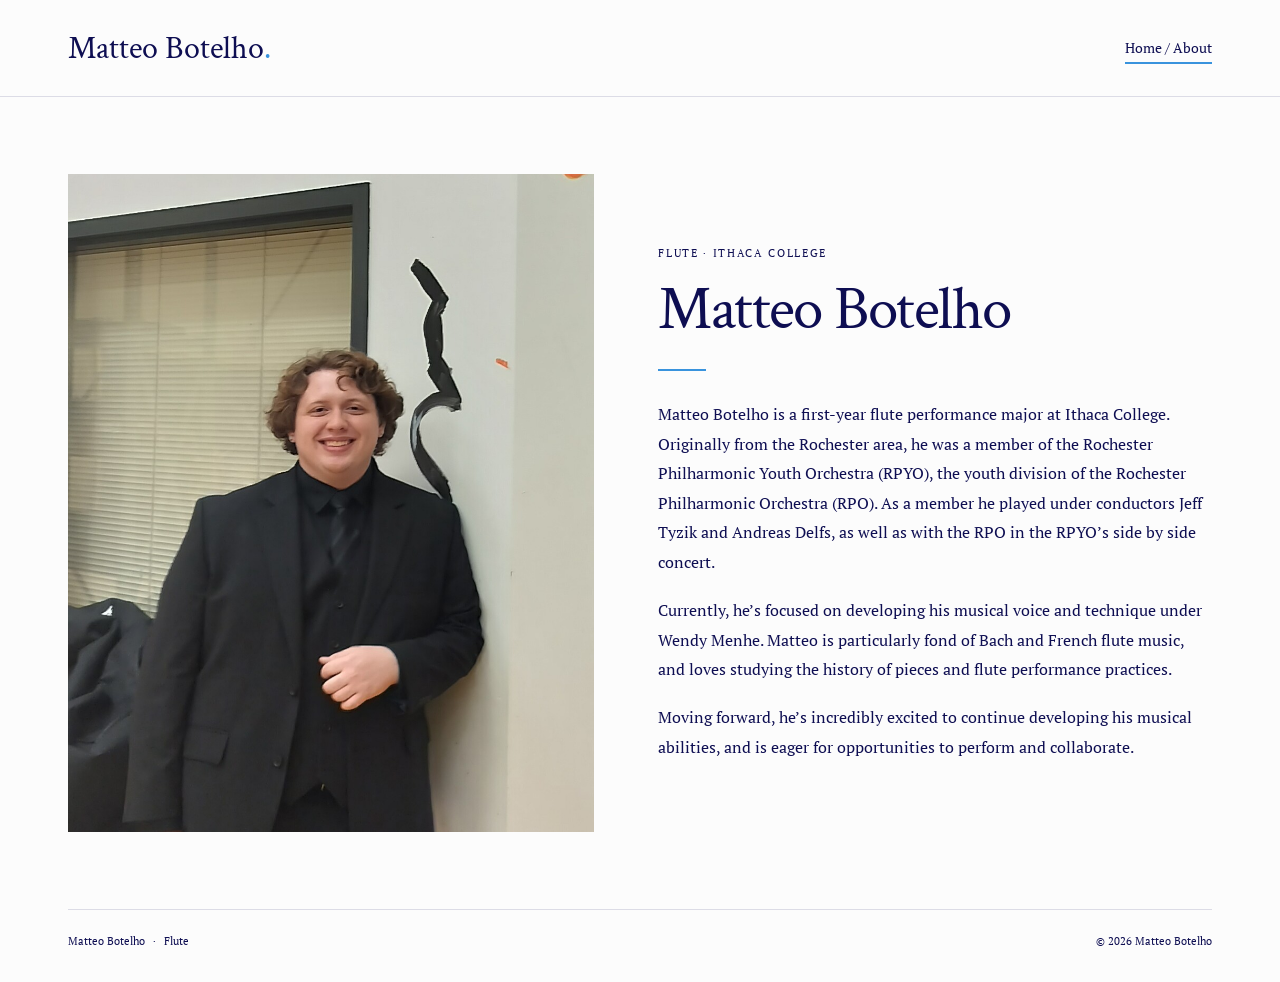
==== docs/index.html @ a40a4769 "Build Matteo Botelho's Home/About page" ====
<!doctype html>
<html lang="en">
  <head>
    <meta charset="utf-8">
    <meta name="viewport" content="width=device-width, initial-scale=1">
    <title>Matteo Botelho | Flutist</title>
    <meta name="description" content="Matteo Botelho is a first-year flute performance major at Ithaca College. Explore his musical background and interests.">
    <meta name="theme-color" content="#0E0E52">
    <meta property="og:type" content="website">
    <meta property="og:title" content="Matteo Botelho | Flutist">
    <meta property="og:description" content="Flute performance at Ithaca College. Meet Matteo Botelho.">
    <meta property="og:url" content="https://thatpie.github.io/matteo-botelho-flute/">
    <meta property="og:image" content="https://thatpie.github.io/matteo-botelho-flute/assets/images/matteo-botelho.jpg">
    <link rel="canonical" href="https://thatpie.github.io/matteo-botelho-flute/">
    <link rel="preload" href="assets/fonts/CrimsonText-Regular.ttf" as="font" type="font/ttf" crossorigin>
    <link rel="preload" href="assets/fonts/PTSerif-Regular.ttf" as="font" type="font/ttf" crossorigin>
    <link rel="stylesheet" href="styles.css">
    <script src="script.js" defer></script>
  </head>
  <body>
    <a class="skip-link" href="#about">Skip to biography</a>

    <header class="site-header">
      <div class="header-inner">
        <a class="wordmark" href="index.html" aria-label="Matteo Botelho, home">Matteo Botelho<span class="wordmark-dot" aria-hidden="true">.</span></a>
        <nav aria-label="Main navigation">
          <a class="nav-link" href="#about" aria-current="page">Home / About</a>
        </nav>
      </div>
    </header>

    <main id="about" class="about" tabindex="-1" aria-labelledby="page-title">
      <figure class="portrait">
        <img src="assets/images/matteo-botelho.jpg" width="1482" height="1251" alt="Matteo Botelho in formal concert attire." fetchpriority="high">
      </figure>

      <div class="about-content">
        <p class="eyebrow">Flute · Ithaca College</p>
        <h1 id="page-title">Matteo Botelho</h1>
        <div class="title-rule" aria-hidden="true"></div>
        <div class="biography">
          <p>Matteo Botelho is a first-year flute performance major at Ithaca College. Originally from the Rochester area, he was a member of the Rochester Philharmonic Youth Orchestra (RPYO), the youth division of the Rochester Philharmonic Orchestra (RPO). As a member he played under conductors Jeff Tyzik and Andreas Delfs, as well as with the RPO in the RPYO’s side by side concert.</p>
          <p>Currently,  he’s focused on developing his musical voice and technique under Wendy Menhe. Matteo is particularly fond of Bach and French flute music, and loves studying the history of pieces and flute performance practices.</p>
          <p>Moving forward, he’s incredibly excited to continue developing his musical abilities, and is eager for opportunities to perform and collaborate.</p>
        </div>
      </div>
    </main>

    <footer class="site-footer">
      <p>Matteo Botelho <span aria-hidden="true">·</span> Flute</p>
      <p>© <span id="year">2026</span> Matteo Botelho</p>
    </footer>
  </body>
</html>
---- docs/styles.css ----
@font-face {
  font-family: "Crimson Text";
  src: url("assets/fonts/CrimsonText-Regular.ttf") format("truetype");
  font-style: normal;
  font-weight: 400;
  font-display: swap;
}

@font-face {
  font-family: "Crimson Text";
  src: url("assets/fonts/CrimsonText-SemiBold.ttf") format("truetype");
  font-style: normal;
  font-weight: 600;
  font-display: swap;
}

@font-face {
  font-family: "PT Serif";
  src: url("assets/fonts/PTSerif-Regular.ttf") format("truetype");
  font-style: normal;
  font-weight: 400;
  font-display: swap;
}

@font-face {
  font-family: "PT Serif";
  src: url("assets/fonts/PTSerif-Italic.ttf") format("truetype");
  font-style: italic;
  font-weight: 400;
  font-display: swap;
}

:root {
  color-scheme: light;
  --navy: #0e0e52;
  --blue: #3993dd;
  --paper: #fcfcfc;
  --line: #dcdce6;
  --heading-font: "Crimson Text", Georgia, serif;
  --body-font: "PT Serif", Georgia, serif;
}

* {
  box-sizing: border-box;
}

html {
  background: var(--paper);
  scroll-padding-top: 2rem;
}

body {
  margin: 0;
  color: var(--navy);
  background: var(--paper);
  font-family: var(--body-font);
  -webkit-font-smoothing: antialiased;
}

a {
  color: inherit;
}

a:focus-visible {
  outline: 2px solid var(--navy);
  outline-offset: 6px;
}

.skip-link {
  position: absolute;
  top: 1rem;
  left: 1rem;
  z-index: 2;
  padding: 0.75rem 1rem;
  background: var(--navy);
  color: var(--paper);
  transform: translateY(-200%);
}

.skip-link:focus {
  transform: translateY(0);
}

.site-header {
  border-bottom: 1px solid var(--line);
}

.header-inner {
  display: flex;
  align-items: center;
  justify-content: space-between;
  gap: 1.5rem;
  max-width: 1240px;
  margin: 0 auto;
  padding: 1.65rem 3rem;
}

.wordmark {
  font-family: var(--heading-font);
  font-size: 2rem;
  line-height: 1.1;
  text-decoration: none;
}

.wordmark-dot {
  color: var(--blue);
}

.nav-link {
  display: inline-block;
  padding: 0.75rem 0;
  font-size: 0.875rem;
  line-height: 1.4;
  text-decoration-color: var(--blue);
  text-decoration-thickness: 2px;
  text-underline-offset: 0.55rem;
}

.nav-link:hover {
  text-decoration-color: var(--navy);
}

.about {
  display: grid;
  grid-template-columns: minmax(0, 0.95fr) minmax(0, 1fr);
  align-items: center;
  gap: clamp(2.5rem, 5vw, 5rem);
  max-width: 1240px;
  margin: 0 auto;
  padding: clamp(3rem, 6vw, 5.5rem) 3rem;
}

.portrait {
  margin: 0;
}

.portrait img {
  display: block;
  width: 100%;
  height: auto;
  aspect-ratio: 4 / 5;
  object-fit: cover;
  object-position: 50% 50%;
}

.about-content {
  min-width: 0;
}

.eyebrow {
  margin: 0 0 1rem;
  font-size: 0.7rem;
  line-height: 1.6;
  letter-spacing: 0.15em;
  text-transform: uppercase;
}

h1 {
  margin: 0;
  font-family: var(--heading-font);
  font-size: clamp(2.65rem, 4.8vw, 4.5rem);
  font-weight: 400;
  line-height: 1.05;
  letter-spacing: -0.025em;
}

.title-rule {
  width: 3rem;
  height: 2px;
  margin: 1.7rem 0 1.8rem;
  background: var(--blue);
}

.biography {
  font-size: 1rem;
  line-height: 1.85;
}

.biography p {
  margin: 0 0 1.15rem;
}

.biography p:last-child {
  margin-bottom: 0;
}

.site-footer {
  display: flex;
  justify-content: space-between;
  gap: 1rem;
  max-width: 1144px;
  margin: 0 auto;
  border-top: 1px solid var(--line);
  padding: 1.4rem 0 2rem;
  font-size: 0.7rem;
  line-height: 1.6;
}

.site-footer p {
  margin: 0;
}

.site-footer span[aria-hidden] {
  margin: 0 0.3rem;
}

@media (max-width: 1240px) {
  .site-footer {
    margin-right: 3rem;
    margin-left: 3rem;
  }
}

@media (max-width: 760px) {
  .header-inner {
    padding: 1.2rem 1.5rem;
  }

  .wordmark {
    font-size: 1.6rem;
  }

  .about {
    grid-template-columns: 1fr;
    gap: 2.25rem;
    max-width: 580px;
    padding: 2rem 1.5rem 3rem;
  }

  .portrait img {
    aspect-ratio: 1 / 1;
  }

  h1 {
    font-size: clamp(2.65rem, 9vw, 3.4rem);
  }

  .title-rule {
    margin: 1.3rem 0 1.5rem;
  }

  .site-footer {
    margin-right: 1.5rem;
    margin-left: 1.5rem;
  }
}

@media (max-width: 380px) {
  .header-inner {
    flex-wrap: wrap;
    gap: 0.5rem 1rem;
  }

  .nav-link {
    font-size: 0.8rem;
  }

  .site-footer {
    flex-direction: column;
    gap: 0.25rem;
  }
}
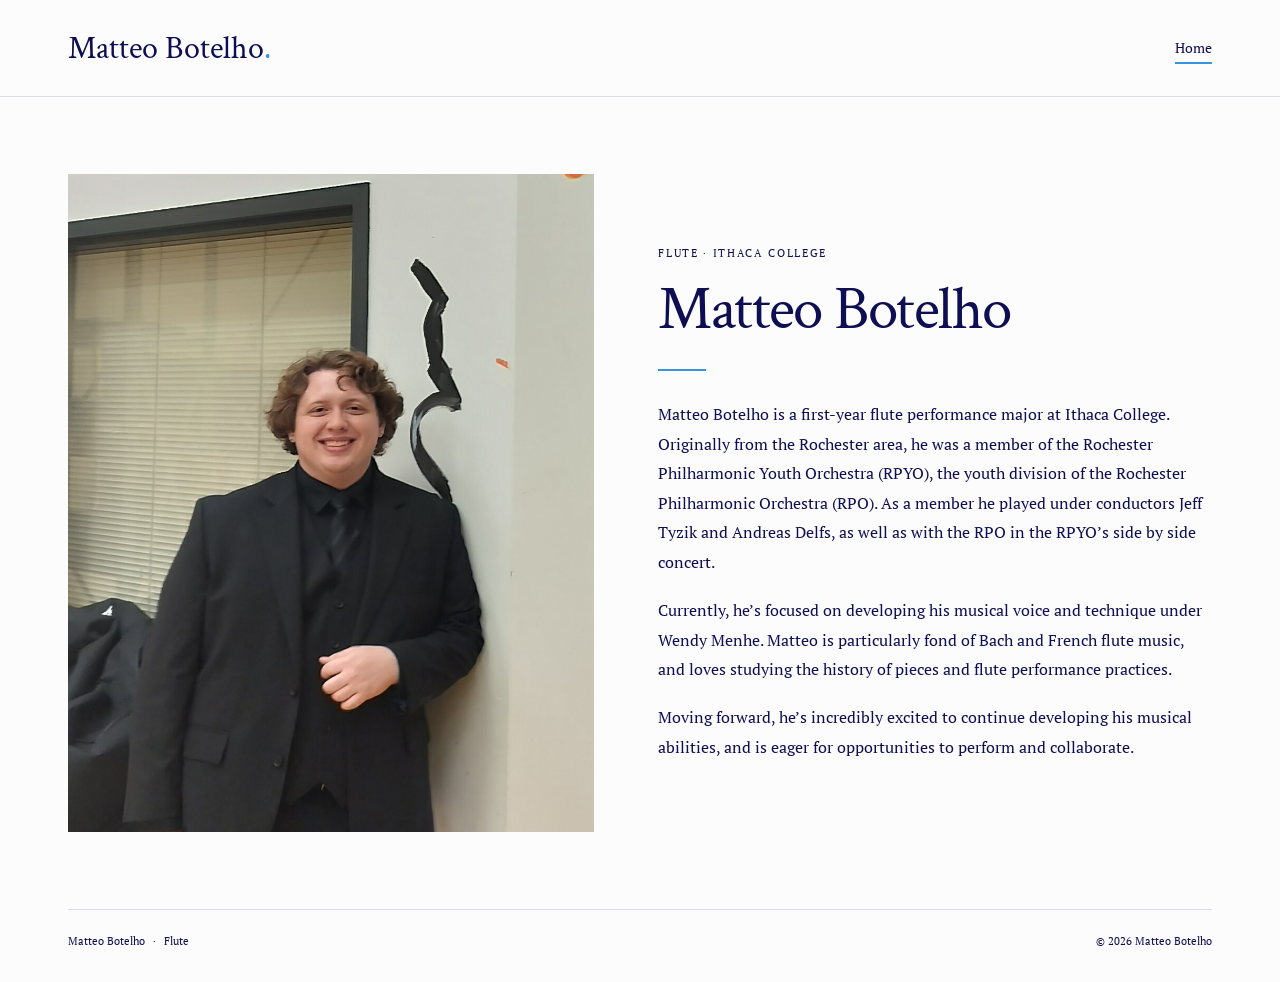
==== commit 5e3c0dbd: "Rename home navigation label to Home" ====
--- a/docs/index.html
+++ b/docs/index.html
@@ -24,7 +24,7 @@
       <div class="header-inner">
         <a class="wordmark" href="index.html" aria-label="Matteo Botelho, home">Matteo Botelho<span class="wordmark-dot" aria-hidden="true">.</span></a>
         <nav aria-label="Main navigation">
-          <a class="nav-link" href="#about" aria-current="page">Home / About</a>
+          <a class="nav-link" href="#about" aria-current="page">Home</a>
         </nav>
       </div>
     </header>
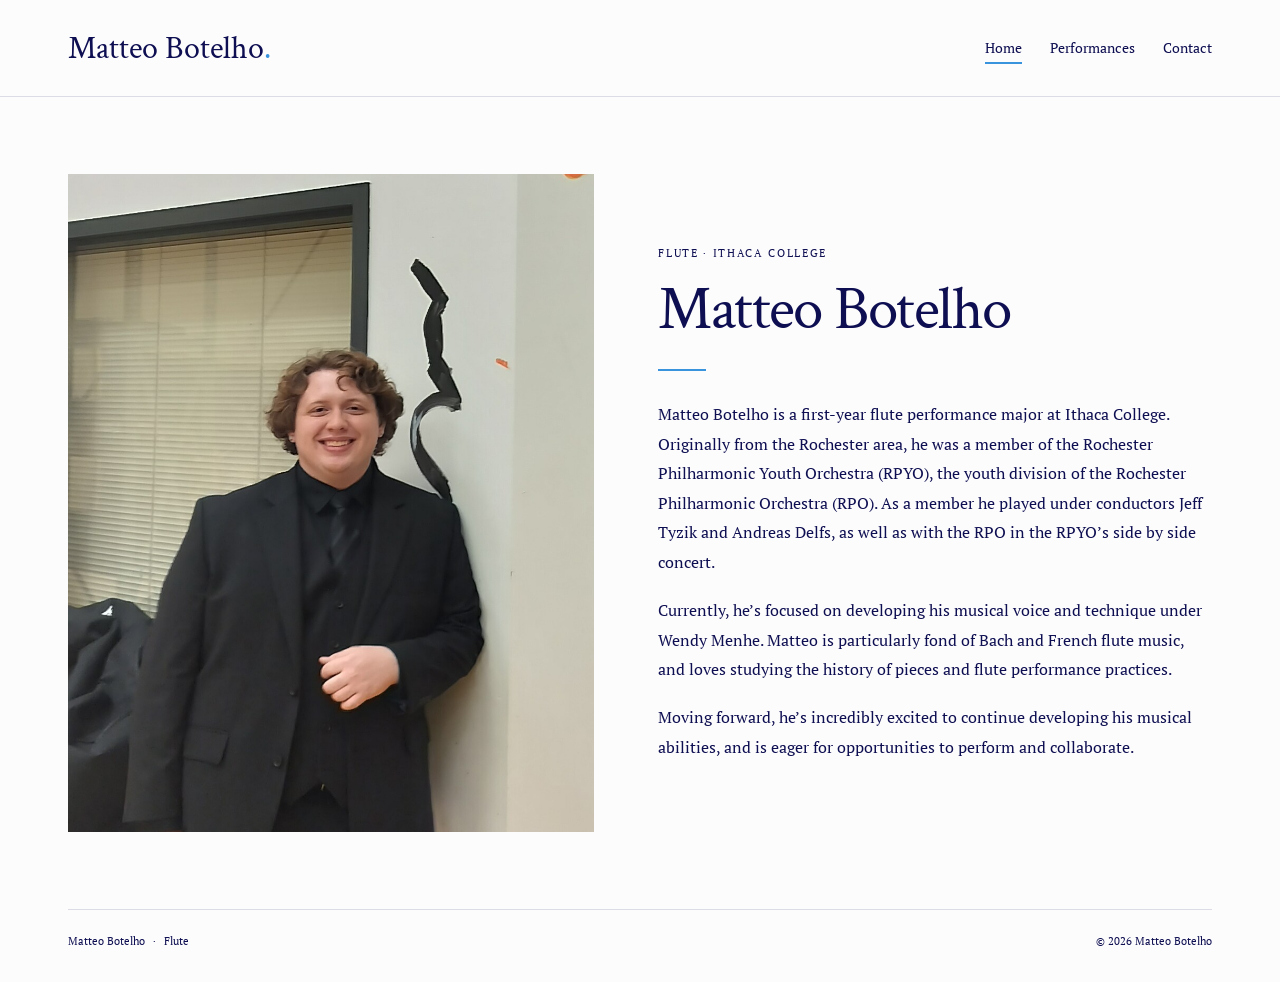
==== commit fb61bc6f: "Add Performances and Contact pages with approved content" ====
--- a/docs/index.html
+++ b/docs/index.html
@@ -3,7 +3,7 @@
   <head>
     <meta charset="utf-8">
     <meta name="viewport" content="width=device-width, initial-scale=1">
-    <title>Matteo Botelho | Flutist</title>
+    <title>Matteo Botelho | Flute</title>
     <meta name="description" content="Matteo Botelho is a first-year flute performance major at Ithaca College. Explore his musical background and interests.">
     <meta name="theme-color" content="#0E0E52">
     <meta property="og:type" content="website">
@@ -25,6 +25,8 @@
         <a class="wordmark" href="index.html" aria-label="Matteo Botelho, home">Matteo Botelho<span class="wordmark-dot" aria-hidden="true">.</span></a>
         <nav aria-label="Main navigation">
           <a class="nav-link" href="#about" aria-current="page">Home</a>
+          <a class="nav-link" href="performances.html">Performances</a>
+          <a class="nav-link" href="contact.html">Contact</a>
         </nav>
       </div>
     </header>
--- a/docs/styles.css
+++ b/docs/styles.css
@@ -106,14 +106,26 @@
   color: var(--blue);
 }
 
+.header-inner nav {
+  display: flex;
+  flex-wrap: wrap;
+  gap: 0.5rem 1.75rem;
+}
+
 .nav-link {
   display: inline-block;
   padding: 0.75rem 0;
   font-size: 0.875rem;
   line-height: 1.4;
+  text-decoration-line: none;
   text-decoration-color: var(--blue);
   text-decoration-thickness: 2px;
   text-underline-offset: 0.55rem;
+}
+
+.nav-link[aria-current="page"],
+.nav-link:hover {
+  text-decoration-line: underline;
 }
 
 .nav-link:hover {
@@ -182,6 +194,194 @@
 
 .biography p:last-child {
   margin-bottom: 0;
+}
+
+.performances {
+  max-width: 1240px;
+  margin: 0 auto;
+  padding: clamp(3rem, 6vw, 5.5rem) 3rem 1.5rem;
+}
+
+.performances-intro {
+  padding-bottom: 1.5rem;
+}
+
+.performance {
+  display: grid;
+  grid-template-columns: minmax(0, 1.25fr) minmax(0, 1fr);
+  align-items: center;
+  gap: clamp(2rem, 4vw, 3.5rem);
+  border-top: 1px solid var(--line);
+  padding: 3rem 0;
+}
+
+.performance-media {
+  width: 100%;
+  min-width: 0;
+  aspect-ratio: 16 / 9;
+  min-height: 200px;
+  background: #eeeef4;
+}
+
+.performance-media iframe {
+  display: block;
+  width: 100%;
+  height: 100%;
+  border: 0;
+}
+
+.performance-content {
+  min-width: 0;
+}
+
+.performance-content .eyebrow {
+  margin-bottom: 0.65rem;
+}
+
+.performance h2 {
+  margin: 0;
+  font-family: var(--heading-font);
+  font-size: clamp(2rem, 3vw, 2.65rem);
+  font-weight: 400;
+  line-height: 1.1;
+  letter-spacing: -0.015em;
+}
+
+.movement {
+  margin: 0.6rem 0 0;
+  font-style: italic;
+  font-size: 0.9rem;
+  line-height: 1.6;
+}
+
+.performance-meta {
+  margin: 1.25rem 0 0;
+  font-size: 0.75rem;
+  line-height: 1.8;
+}
+
+.performance-description {
+  margin: 1rem 0 1.25rem;
+  font-size: 0.9rem;
+  line-height: 1.85;
+}
+
+.video-link {
+  display: inline-block;
+  padding: 0.4rem 0;
+  font-size: 0.8rem;
+  line-height: 1.6;
+  text-decoration-color: var(--blue);
+  text-decoration-thickness: 2px;
+  text-underline-offset: 0.35rem;
+}
+
+.video-link:hover {
+  text-decoration-color: var(--navy);
+}
+
+.video-link span {
+  margin-left: 0.35rem;
+}
+
+.contact-page {
+  display: flex;
+  flex-direction: column;
+  min-height: 100svh;
+}
+
+.contact {
+  flex: 1;
+  width: 100%;
+  max-width: 1240px;
+  margin: 0 auto;
+  padding: clamp(3rem, 6vw, 5.5rem) 3rem 5rem;
+}
+
+.contact-intro {
+  margin-bottom: 3.5rem;
+}
+
+.contact-intro > p:last-child {
+  margin: 0;
+  font-size: 1rem;
+  line-height: 1.85;
+}
+
+.contact-sections {
+  display: grid;
+  grid-template-columns: minmax(0, 1.3fr) minmax(0, 1fr);
+  gap: clamp(3rem, 7vw, 6rem);
+}
+
+.contact-section {
+  min-width: 0;
+  border-top: 1px solid var(--line);
+  padding-top: 1.5rem;
+}
+
+.contact-section h2 {
+  margin: 0 0 1.5rem;
+  font-family: var(--heading-font);
+  font-size: 2rem;
+  font-weight: 400;
+  line-height: 1.2;
+}
+
+.contact-emails,
+.contact-emails dd,
+.contact-socials {
+  margin: 0;
+  padding: 0;
+}
+
+.contact-emails > div + div {
+  margin-top: 1.75rem;
+}
+
+.contact-emails dt {
+  margin-bottom: 0.4rem;
+  font-size: 0.75rem;
+  line-height: 1.6;
+}
+
+.contact-socials {
+  list-style: none;
+}
+
+.contact-socials li + li {
+  margin-top: 0.5rem;
+}
+
+.contact-link {
+  display: flex;
+  align-items: baseline;
+  justify-content: space-between;
+  gap: 1rem;
+  padding: 0.6rem 0;
+  font-size: clamp(1rem, 1.6vw, 1.2rem);
+  line-height: 1.6;
+  text-decoration-color: var(--blue);
+  text-decoration-thickness: 1px;
+  text-underline-offset: 0.3rem;
+}
+
+.contact-link > span:first-child {
+  min-width: 0;
+  overflow-wrap: anywhere;
+}
+
+.contact-link > span[aria-hidden] {
+  flex-shrink: 0;
+  color: var(--blue);
+}
+
+.contact-link:hover {
+  text-decoration-color: var(--navy);
+}
+
+.contact-page .site-footer {
+  width: calc(100% - 6rem);
 }
 
 .site-footer {
@@ -213,6 +413,7 @@
 
 @media (max-width: 760px) {
   .header-inner {
+    flex-wrap: wrap;
     padding: 1.2rem 1.5rem;
   }
 
@@ -239,6 +440,39 @@
     margin: 1.3rem 0 1.5rem;
   }
 
+  .performances {
+    max-width: 580px;
+    padding: 2.5rem 1.5rem 0.5rem;
+  }
+
+  .performances-intro {
+    padding-bottom: 0.75rem;
+  }
+
+  .performance {
+    grid-template-columns: 1fr;
+    gap: 1.5rem;
+    padding: 2rem 0 2.5rem;
+  }
+
+  .contact {
+    max-width: 580px;
+    padding: 2.5rem 1.5rem 3.5rem;
+  }
+
+  .contact-intro {
+    margin-bottom: 2.5rem;
+  }
+
+  .contact-sections {
+    grid-template-columns: 1fr;
+    gap: 2.5rem;
+  }
+
+  .contact-page .site-footer {
+    width: calc(100% - 3rem);
+  }
+
   .site-footer {
     margin-right: 1.5rem;
     margin-left: 1.5rem;
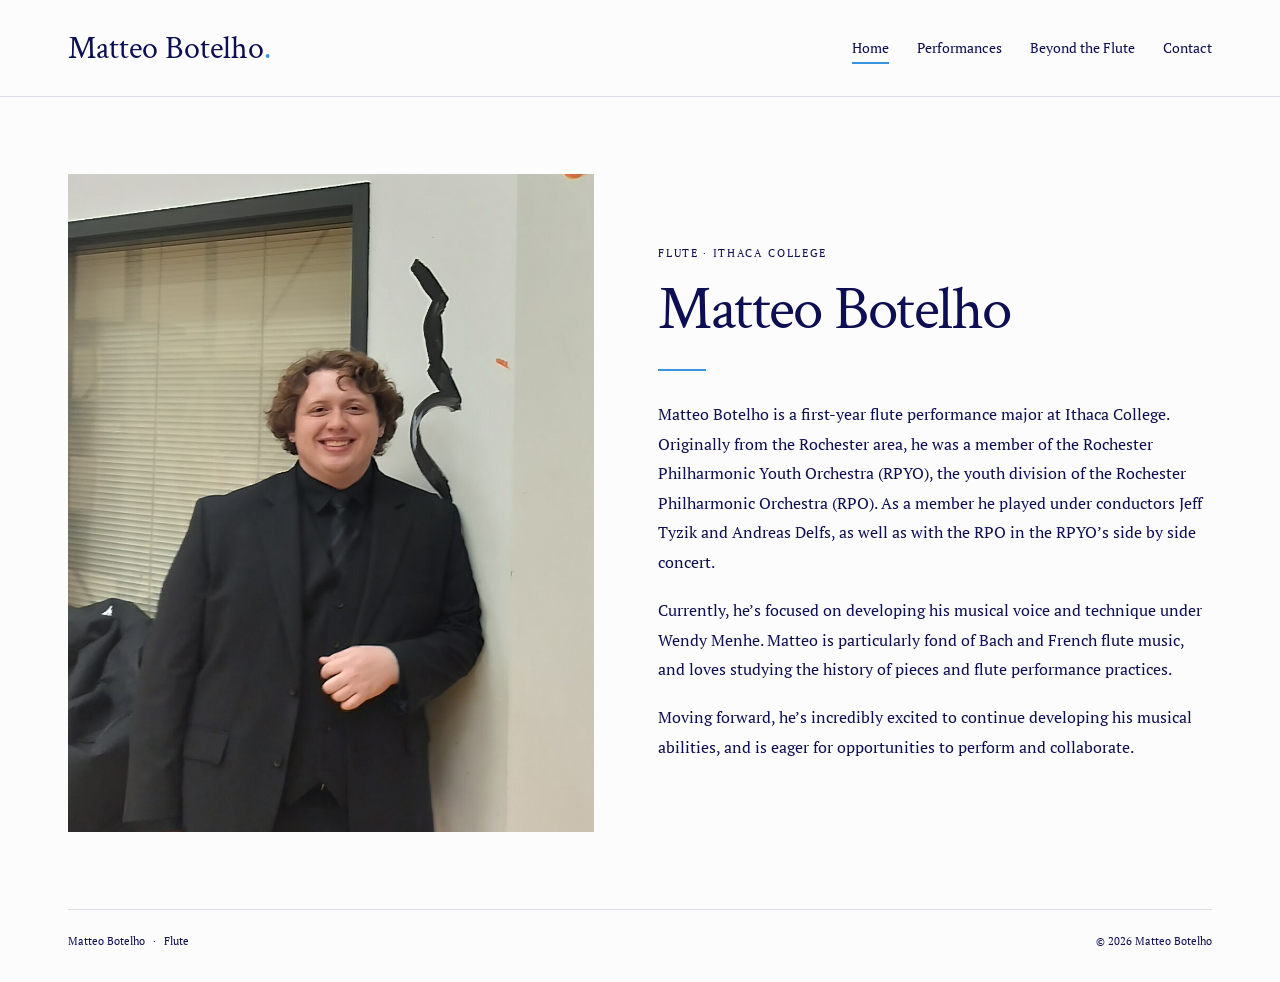
==== commit 01643d86: "Add Beyond the Flute vocal performance page" ====
--- a/docs/index.html
+++ b/docs/index.html
@@ -26,6 +26,7 @@
         <nav aria-label="Main navigation">
           <a class="nav-link" href="#about" aria-current="page">Home</a>
           <a class="nav-link" href="performances.html">Performances</a>
+          <a class="nav-link" href="beyond-the-flute.html">Beyond the Flute</a>
           <a class="nav-link" href="contact.html">Contact</a>
         </nav>
       </div>
--- a/docs/styles.css
+++ b/docs/styles.css
@@ -114,6 +114,7 @@
 
 .nav-link {
   display: inline-block;
+  white-space: nowrap;
   padding: 0.75rem 0;
   font-size: 0.875rem;
   line-height: 1.4;
@@ -284,10 +285,16 @@
   margin-left: 0.35rem;
 }
 
-.contact-page {
+.contact-page,
+.beyond-page {
   display: flex;
   flex-direction: column;
   min-height: 100svh;
+}
+
+.beyond-page .performances {
+  flex: 1;
+  width: 100%;
 }
 
 .contact {
@@ -380,7 +387,8 @@
   text-decoration-color: var(--navy);
 }
 
-.contact-page .site-footer {
+.contact-page .site-footer,
+.beyond-page .site-footer {
   width: calc(100% - 6rem);
 }
 
@@ -469,13 +477,23 @@
     gap: 2.5rem;
   }
 
-  .contact-page .site-footer {
+  .contact-page .site-footer,
+  .beyond-page .site-footer {
     width: calc(100% - 3rem);
   }
 
   .site-footer {
     margin-right: 1.5rem;
     margin-left: 1.5rem;
+  }
+}
+
+@media (max-width: 600px) {
+  .header-inner nav {
+    display: grid;
+    grid-template-columns: repeat(2, max-content);
+    gap: 0 1.75rem;
+    width: 100%;
   }
 }
 
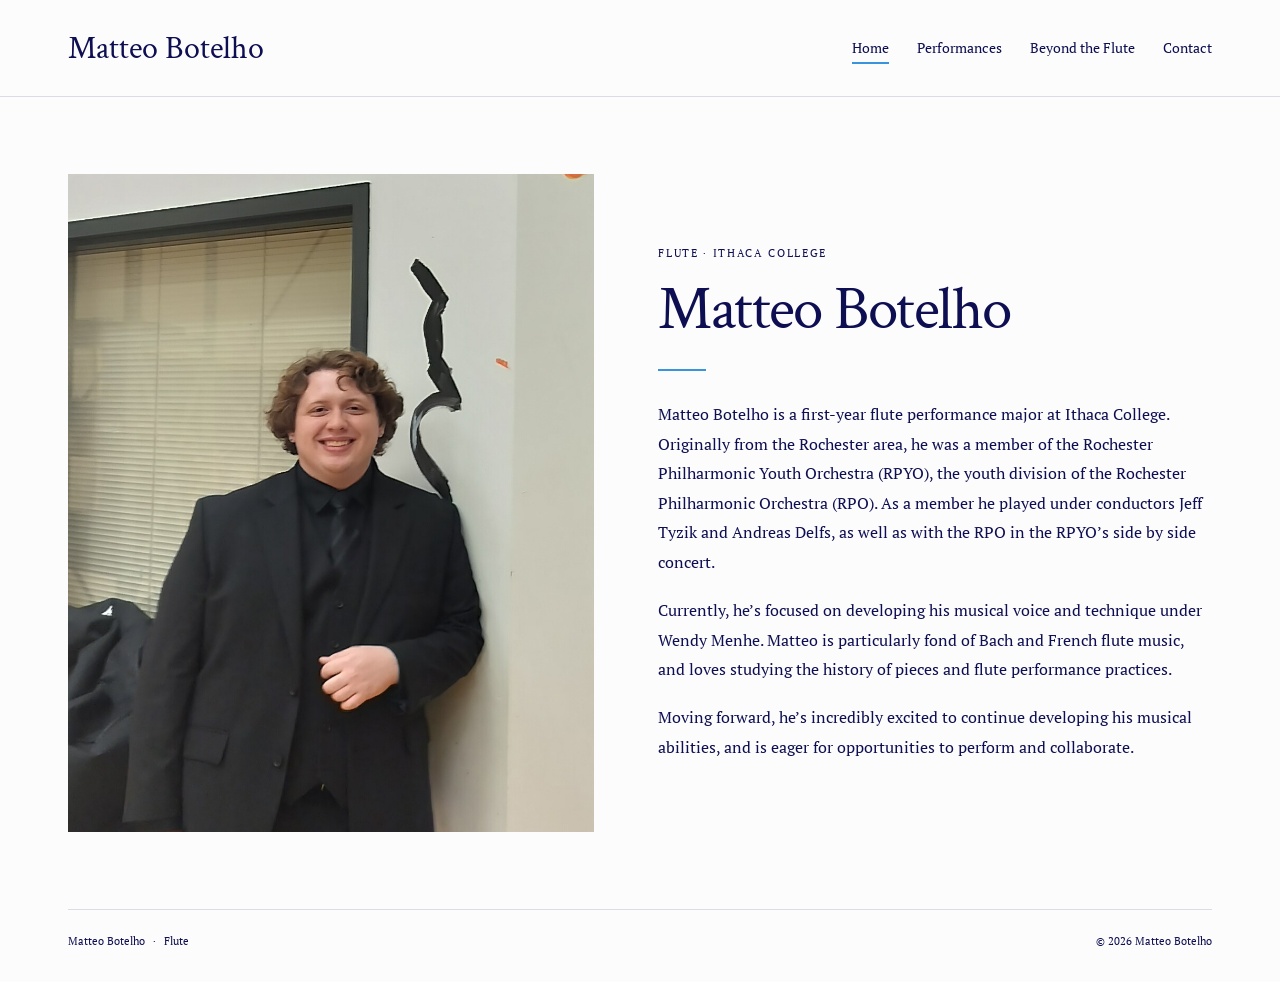
==== commit c08f6b00: "Remove decorative period from header name" ====
--- a/docs/index.html
+++ b/docs/index.html
@@ -22,7 +22,7 @@
 
     <header class="site-header">
       <div class="header-inner">
-        <a class="wordmark" href="index.html" aria-label="Matteo Botelho, home">Matteo Botelho<span class="wordmark-dot" aria-hidden="true">.</span></a>
+        <a class="wordmark" href="index.html" aria-label="Matteo Botelho, home">Matteo Botelho</a>
         <nav aria-label="Main navigation">
           <a class="nav-link" href="#about" aria-current="page">Home</a>
           <a class="nav-link" href="performances.html">Performances</a>
